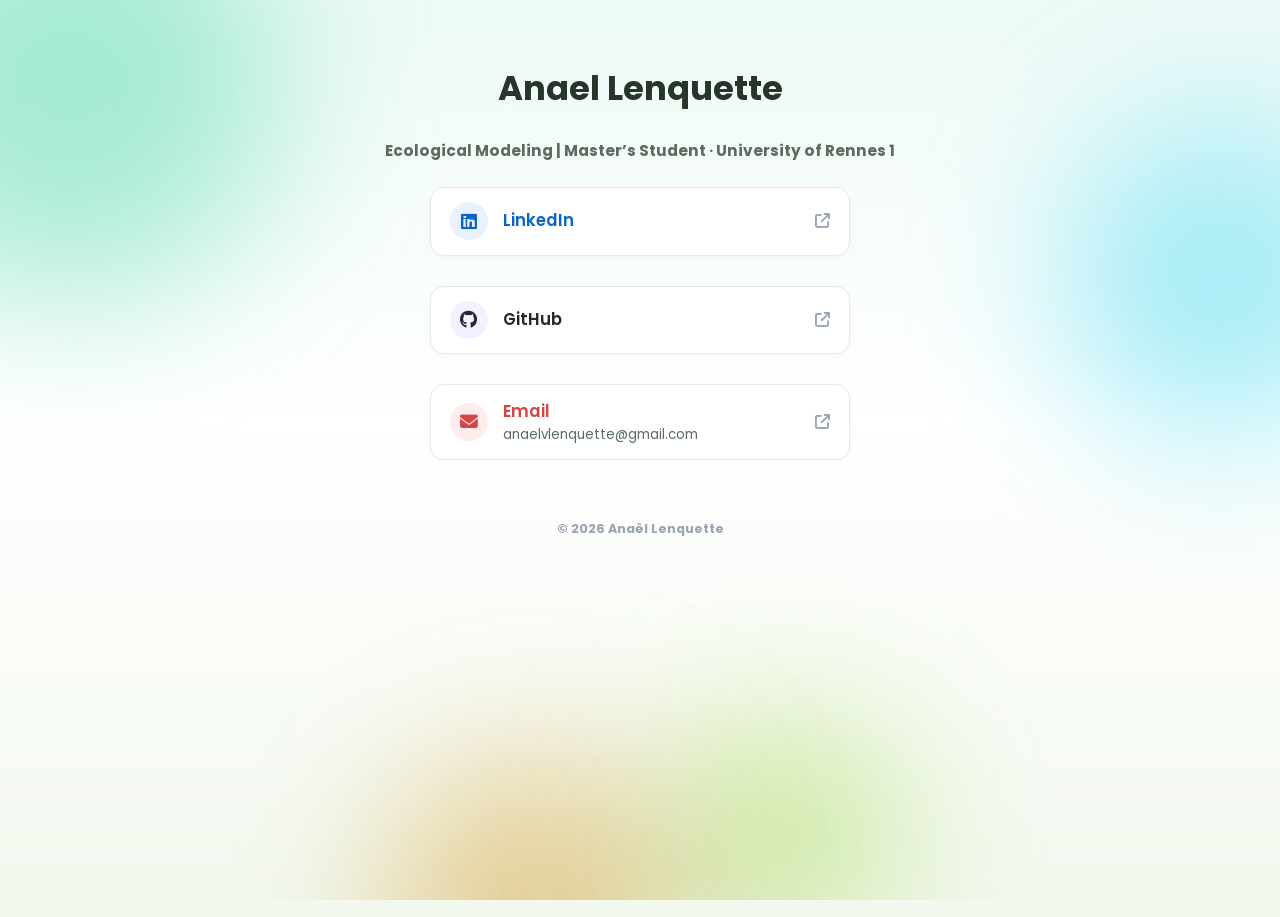
==== index.html @ a86a3a93 "First commit with files" ====
<!DOCTYPE html>
<html xmlns="http://www.w3.org/1999/xhtml" lang="en" xml:lang="en"><head>

<meta charset="utf-8">
<meta name="generator" content="quarto-1.9.38">

<meta name="viewport" content="width=device-width, initial-scale=1.0, user-scalable=yes">


<title>index</title>
<style>
/* Default styles provided by pandoc.
** See https://pandoc.org/MANUAL.html#variables-for-html for config info.
*/
code{white-space: pre-wrap;}
span.smallcaps{font-variant: small-caps;}
div.columns{display: flex; gap: min(4vw, 1.5em);}
div.column{flex: auto; overflow-x: auto;}
div.hanging-indent{margin-left: 1.5em; text-indent: -1.5em;}
ul.task-list{list-style: none;}
ul.task-list li input[type="checkbox"] {
  width: 0.8em;
  margin: 0 0.8em 0.2em -1em; /* quarto-specific, see https://github.com/quarto-dev/quarto-cli/issues/4556 */ 
  vertical-align: middle;
}
</style>


<script src="index_files/libs/clipboard/clipboard.min.js"></script>
<script src="index_files/libs/quarto-html/quarto.js" type="module"></script>
<script src="index_files/libs/quarto-html/tabsets/tabsets.js" type="module"></script>
<script src="index_files/libs/quarto-html/popper.min.js"></script>
<script src="index_files/libs/quarto-html/tippy.umd.min.js"></script>
<script src="index_files/libs/quarto-html/anchor.min.js"></script>
<link href="index_files/libs/quarto-html/tippy.css" rel="stylesheet">
<link href="index_files/libs/quarto-html/quarto-syntax-highlighting-15634bcf2e68342d4ad2dfa704d543f6.css" rel="stylesheet" id="quarto-text-highlighting-styles">
<script src="index_files/libs/bootstrap/bootstrap.min.js"></script>
<link href="index_files/libs/bootstrap/bootstrap-icons.css" rel="stylesheet">
<link href="index_files/libs/bootstrap/bootstrap-efbb37e9afcc02144ebbc7afd12a776f.min.css" rel="stylesheet" append-hash="true" id="quarto-bootstrap" data-mode="light">
<link rel="stylesheet" href="https://cdnjs.cloudflare.com/ajax/libs/font-awesome/6.5.1/css/all.min.css">
<link rel="preconnect" href="https://fonts.googleapis.com">
<link href="https://fonts.googleapis.com/css2?family=Poppins:wght@400;600;700&amp;display=swap" rel="stylesheet">


<link rel="stylesheet" href="styles.css">
</head>

<body class="quarto-light">

<div id="quarto-content" class="page-columns page-rows-contents page-layout-full">

<main class="content column-page" id="quarto-document-content">




<div class="blobs">
<p><span class="blob blob-1"></span> <span class="blob blob-2"></span> <span class="blob blob-3"></span> <span class="blob blob-4"></span></p>
</div>
<div class="hero">
<!-- ![](avatar.jpg){.avatar} -->
<section id="anael-lenquette" class="level1 name">
<h1 class="name">Anael Lenquette</h1>
<p><span class="desc">Ecological Modeling | Master’s Student · University of Rennes 1</span></p>
<div class="links">
<p><a class="link-row row-linkedin" href="https://www.linkedin.com/in/anael-lenquette" target="_blank"> <span class="link-icon"><i class="fab fa-linkedin"></i></span> <span class="link-text"> <span class="link-title">LinkedIn</span> <!-- <span class="link-sub">Conecta conmigo profesionalmente</span> --> </span> <span class="link-arrow"><i class="fas fa-arrow-up-right-from-square"></i></span> </a></p>
<p><a class="link-row row-github" href="https://github.com/anael-virginie" target="_blank"> <span class="link-icon"><i class="fab fa-github"></i></span> <span class="link-text"> <span class="link-title">GitHub</span> <!-- <span class="link-sub">Proyectos y código</span> --> </span> <span class="link-arrow"><i class="fas fa-arrow-up-right-from-square"></i></span> </a></p>
<p><a class="link-row row-email" href="mailto:anaelvlenquette@gmail.com"> <span class="link-icon"><i class="fas fa-envelope"></i></span> <span class="link-text"> <span class="link-title">Email</span> <span class="link-sub">anaelvlenquette@gmail.com</span> </span> <span class="link-arrow"><i class="fas fa-arrow-up-right-from-square"></i></span> </a></p>
</div>
<div class="footer">
<p>© 2026 Anaël Lenquette</p>
</div>
</section>
</div>

</main>
<!-- /main column -->
<script id="quarto-html-after-body" type="application/javascript">
  window.document.addEventListener("DOMContentLoaded", function (event) {
    const icon = "";
    const anchorJS = new window.AnchorJS();
    anchorJS.options = {
      placement: 'right',
      icon: icon
    };
    anchorJS.add('.anchored');
    const isCodeAnnotation = (el) => {
      for (const clz of el.classList) {
        if (clz.startsWith('code-annotation-')) {                     
          return true;
        }
      }
      return false;
    }
    const onCopySuccess = function(e) {
      // button target
      const button = e.trigger;
      // don't keep focus
      button.blur();
      // flash "checked"
      button.classList.add('code-copy-button-checked');
      var currentTitle = button.getAttribute("title");
      button.setAttribute("title", "Copied!");
      let tooltip;
      if (window.bootstrap) {
        button.setAttribute("data-bs-toggle", "tooltip");
        button.setAttribute("data-bs-placement", "left");
        button.setAttribute("data-bs-title", "Copied!");
        tooltip = new bootstrap.Tooltip(button, 
          { trigger: "manual", 
            customClass: "code-copy-button-tooltip",
            offset: [0, -8]});
        tooltip.show();    
      }
      setTimeout(function() {
        if (tooltip) {
          tooltip.hide();
          button.removeAttribute("data-bs-title");
          button.removeAttribute("data-bs-toggle");
          button.removeAttribute("data-bs-placement");
        }
        button.setAttribute("title", currentTitle);
        button.classList.remove('code-copy-button-checked');
      }, 1000);
      // clear code selection
      e.clearSelection();
    }
    const getTextToCopy = function(trigger) {
      const outerScaffold = trigger.parentElement.cloneNode(true);
      const codeEl = outerScaffold.querySelector('code');
      for (const childEl of codeEl.children) {
        if (isCodeAnnotation(childEl)) {
          childEl.remove();
        }
      }
      return codeEl.innerText;
    }
    const clipboard = new window.ClipboardJS('.code-copy-button:not([data-in-quarto-modal])', {
      text: getTextToCopy
    });
    clipboard.on('success', onCopySuccess);
    if (window.document.getElementById('quarto-embedded-source-code-modal')) {
      const clipboardModal = new window.ClipboardJS('.code-copy-button[data-in-quarto-modal]', {
        text: getTextToCopy,
        container: window.document.getElementById('quarto-embedded-source-code-modal')
      });
      clipboardModal.on('success', onCopySuccess);
    }
      var localhostRegex = new RegExp(/^(?:http|https):\/\/localhost\:?[0-9]*\//);
      var mailtoRegex = new RegExp(/^mailto:/);
        var filterRegex = new RegExp('/' + window.location.host + '/');
      var isInternal = (href) => {
          return filterRegex.test(href) || localhostRegex.test(href) || mailtoRegex.test(href);
      }
      // Inspect non-navigation links and adorn them if external
     var links = window.document.querySelectorAll('a[href]:not(.nav-link):not(.navbar-brand):not(.toc-action):not(.sidebar-link):not(.sidebar-item-toggle):not(.pagination-link):not(.no-external):not([aria-hidden]):not(.dropdown-item):not(.quarto-navigation-tool):not(.about-link)');
      for (var i=0; i<links.length; i++) {
        const link = links[i];
        if (!isInternal(link.href)) {
          // undo the damage that might have been done by quarto-nav.js in the case of
          // links that we want to consider external
          if (link.dataset.originalHref !== undefined) {
            link.href = link.dataset.originalHref;
          }
        }
      }
    function tippyHover(el, contentFn, onTriggerFn, onUntriggerFn) {
      const config = {
        allowHTML: true,
        maxWidth: 500,
        delay: 100,
        arrow: false,
        appendTo: function(el) {
            return el.parentElement;
        },
        interactive: true,
        interactiveBorder: 10,
        theme: 'quarto',
        placement: 'bottom-start',
      };
      if (contentFn) {
        config.content = contentFn;
      }
      if (onTriggerFn) {
        config.onTrigger = onTriggerFn;
      }
      if (onUntriggerFn) {
        config.onUntrigger = onUntriggerFn;
      }
      window.tippy(el, config); 
    }
    const noterefs = window.document.querySelectorAll('a[role="doc-noteref"]');
    for (var i=0; i<noterefs.length; i++) {
      const ref = noterefs[i];
      tippyHover(ref, function() {
        // use id or data attribute instead here
        let href = ref.getAttribute('data-footnote-href') || ref.getAttribute('href');
        try { href = new URL(href).hash; } catch {}
        const id = href.replace(/^#\/?/, "");
        const note = window.document.getElementById(id);
        if (note) {
          return note.innerHTML;
        } else {
          return "";
        }
      });
    }
    const xrefs = window.document.querySelectorAll('a.quarto-xref');
    const processXRef = (id, note) => {
      // Strip column container classes
      const stripColumnClz = (el) => {
        el.classList.remove("page-full", "page-columns");
        if (el.children) {
          for (const child of el.children) {
            stripColumnClz(child);
          }
        }
      }
      stripColumnClz(note)
      if (id === null || id.startsWith('sec-')) {
        // Special case sections, only their first couple elements
        const container = document.createElement("div");
        if (note.children && note.children.length > 2) {
          container.appendChild(note.children[0].cloneNode(true));
          for (let i = 1; i < note.children.length; i++) {
            const child = note.children[i];
            if (child.tagName === "P" && child.innerText === "") {
              continue;
            } else {
              container.appendChild(child.cloneNode(true));
              break;
            }
          }
          if (window.Quarto?.typesetMath) {
            window.Quarto.typesetMath(container);
          }
          return container.innerHTML
        } else {
          if (window.Quarto?.typesetMath) {
            window.Quarto.typesetMath(note);
          }
          return note.innerHTML;
        }
      } else {
        // Remove any anchor links if they are present
        const anchorLink = note.querySelector('a.anchorjs-link');
        if (anchorLink) {
          anchorLink.remove();
        }
        if (window.Quarto?.typesetMath) {
          window.Quarto.typesetMath(note);
        }
        if (note.classList.contains("callout")) {
          return note.outerHTML;
        } else {
          return note.innerHTML;
        }
      }
    }
    for (var i=0; i<xrefs.length; i++) {
      const xref = xrefs[i];
      tippyHover(xref, undefined, function(instance) {
        instance.disable();
        let url = xref.getAttribute('href');
        let hash = undefined; 
        if (url.startsWith('#')) {
          hash = url;
        } else {
          try { hash = new URL(url).hash; } catch {}
        }
        if (hash) {
          const id = hash.replace(/^#\/?/, "");
          const note = window.document.getElementById(id);
          if (note !== null) {
            try {
              const html = processXRef(id, note.cloneNode(true));
              instance.setContent(html);
            } finally {
              instance.enable();
              instance.show();
            }
          } else {
            // See if we can fetch this
            fetch(url.split('#')[0])
            .then(res => res.text())
            .then(html => {
              const parser = new DOMParser();
              const htmlDoc = parser.parseFromString(html, "text/html");
              const note = htmlDoc.getElementById(id);
              if (note !== null) {
                const html = processXRef(id, note);
                instance.setContent(html);
              } 
            }).finally(() => {
              instance.enable();
              instance.show();
            });
          }
        } else {
          // See if we can fetch a full url (with no hash to target)
          // This is a special case and we should probably do some content thinning / targeting
          fetch(url)
          .then(res => res.text())
          .then(html => {
            const parser = new DOMParser();
            const htmlDoc = parser.parseFromString(html, "text/html");
            const note = htmlDoc.querySelector('main.content');
            if (note !== null) {
              // This should only happen for chapter cross references
              // (since there is no id in the URL)
              // remove the first header
              if (note.children.length > 0 && note.children[0].tagName === "HEADER") {
                note.children[0].remove();
              }
              const html = processXRef(null, note);
              instance.setContent(html);
            } 
          }).finally(() => {
            instance.enable();
            instance.show();
          });
        }
      }, function(instance) {
      });
    }
        let selectedAnnoteEl;
        const selectorForAnnotation = ( cell, annotation) => {
          let cellAttr = 'data-code-cell="' + cell + '"';
          let lineAttr = 'data-code-annotation="' +  annotation + '"';
          const selector = 'span[' + cellAttr + '][' + lineAttr + ']';
          return selector;
        }
        const selectCodeLines = (annoteEl) => {
          const doc = window.document;
          const targetCell = annoteEl.getAttribute("data-target-cell");
          const targetAnnotation = annoteEl.getAttribute("data-target-annotation");
          const annoteSpan = window.document.querySelector(selectorForAnnotation(targetCell, targetAnnotation));
          const lines = annoteSpan.getAttribute("data-code-lines").split(",");
          const lineIds = lines.map((line) => {
            return targetCell + "-" + line;
          })
          let top = null;
          let height = null;
          let parent = null;
          if (lineIds.length > 0) {
              //compute the position of the single el (top and bottom and make a div)
              const el = window.document.getElementById(lineIds[0]);
              top = el.offsetTop;
              height = el.offsetHeight;
              parent = el.parentElement.parentElement;
            if (lineIds.length > 1) {
              const lastEl = window.document.getElementById(lineIds[lineIds.length - 1]);
              const bottom = lastEl.offsetTop + lastEl.offsetHeight;
              height = bottom - top;
            }
            if (top !== null && height !== null && parent !== null) {
              // cook up a div (if necessary) and position it 
              let div = window.document.getElementById("code-annotation-line-highlight");
              if (div === null) {
                div = window.document.createElement("div");
                div.setAttribute("id", "code-annotation-line-highlight");
                div.style.position = 'absolute';
                parent.appendChild(div);
              }
              div.style.top = top - 2 + "px";
              div.style.height = height + 4 + "px";
              div.style.left = 0;
              let gutterDiv = window.document.getElementById("code-annotation-line-highlight-gutter");
              if (gutterDiv === null) {
                gutterDiv = window.document.createElement("div");
                gutterDiv.setAttribute("id", "code-annotation-line-highlight-gutter");
                gutterDiv.style.position = 'absolute';
                const codeCell = window.document.getElementById(targetCell);
                const gutter = codeCell.querySelector('.code-annotation-gutter');
                gutter.appendChild(gutterDiv);
              }
              gutterDiv.style.top = top - 2 + "px";
              gutterDiv.style.height = height + 4 + "px";
            }
            selectedAnnoteEl = annoteEl;
          }
        };
        const unselectCodeLines = () => {
          const elementsIds = ["code-annotation-line-highlight", "code-annotation-line-highlight-gutter"];
          elementsIds.forEach((elId) => {
            const div = window.document.getElementById(elId);
            if (div) {
              div.remove();
            }
          });
          selectedAnnoteEl = undefined;
        };
          // Handle positioning of the toggle
      window.addEventListener(
        "resize",
        throttle(() => {
          elRect = undefined;
          if (selectedAnnoteEl) {
            selectCodeLines(selectedAnnoteEl);
          }
        }, 10)
      );
      function throttle(fn, ms) {
      let throttle = false;
      let timer;
        return (...args) => {
          if(!throttle) { // first call gets through
              fn.apply(this, args);
              throttle = true;
          } else { // all the others get throttled
              if(timer) clearTimeout(timer); // cancel #2
              timer = setTimeout(() => {
                fn.apply(this, args);
                timer = throttle = false;
              }, ms);
          }
        };
      }
        // Attach click handler to the DT
        const annoteDls = window.document.querySelectorAll('dt[data-target-cell]');
        for (const annoteDlNode of annoteDls) {
          annoteDlNode.addEventListener('click', (event) => {
            const clickedEl = event.target;
            if (clickedEl !== selectedAnnoteEl) {
              unselectCodeLines();
              const activeEl = window.document.querySelector('dt[data-target-cell].code-annotation-active');
              if (activeEl) {
                activeEl.classList.remove('code-annotation-active');
              }
              selectCodeLines(clickedEl);
              clickedEl.classList.add('code-annotation-active');
            } else {
              // Unselect the line
              unselectCodeLines();
              clickedEl.classList.remove('code-annotation-active');
            }
          });
        }
    const findCites = (el) => {
      const parentEl = el.parentElement;
      if (parentEl) {
        const cites = parentEl.dataset.cites;
        if (cites) {
          return {
            el,
            cites: cites.split(' ')
          };
        } else {
          return findCites(el.parentElement)
        }
      } else {
        return undefined;
      }
    };
    var bibliorefs = window.document.querySelectorAll('a[role="doc-biblioref"]');
    for (var i=0; i<bibliorefs.length; i++) {
      const ref = bibliorefs[i];
      const citeInfo = findCites(ref);
      if (citeInfo) {
        tippyHover(citeInfo.el, function() {
          var popup = window.document.createElement('div');
          citeInfo.cites.forEach(function(cite) {
            var citeDiv = window.document.createElement('div');
            citeDiv.classList.add('hanging-indent');
            citeDiv.classList.add('csl-entry');
            var biblioDiv = window.document.getElementById('ref-' + cite);
            if (biblioDiv) {
              citeDiv.innerHTML = biblioDiv.innerHTML;
            }
            popup.appendChild(citeDiv);
          });
          return popup.innerHTML;
        });
      }
    }
  });
  </script>
</div> <!-- /content -->




</body></html>
---- index_files/libs/quarto-html/tippy.css ----
.tippy-box[data-animation=fade][data-state=hidden]{opacity:0}[data-tippy-root]{max-width:calc(100vw - 10px)}.tippy-box{position:relative;background-color:#333;color:#fff;border-radius:4px;font-size:14px;line-height:1.4;white-space:normal;outline:0;transition-property:transform,visibility,opacity}.tippy-box[data-placement^=top]>.tippy-arrow{bottom:0}.tippy-box[data-placement^=top]>.tippy-arrow:before{bottom:-7px;left:0;border-width:8px 8px 0;border-top-color:initial;transform-origin:center top}.tippy-box[data-placement^=bottom]>.tippy-arrow{top:0}.tippy-box[data-placement^=bottom]>.tippy-arrow:before{top:-7px;left:0;border-width:0 8px 8px;border-bottom-color:initial;transform-origin:center bottom}.tippy-box[data-placement^=left]>.tippy-arrow{right:0}.tippy-box[data-placement^=left]>.tippy-arrow:before{border-width:8px 0 8px 8px;border-left-color:initial;right:-7px;transform-origin:center left}.tippy-box[data-placement^=right]>.tippy-arrow{left:0}.tippy-box[data-placement^=right]>.tippy-arrow:before{left:-7px;border-width:8px 8px 8px 0;border-right-color:initial;transform-origin:center right}.tippy-box[data-inertia][data-state=visible]{transition-timing-function:cubic-bezier(.54,1.5,.38,1.11)}.tippy-arrow{width:16px;height:16px;color:#333}.tippy-arrow:before{content:"";position:absolute;border-color:transparent;border-style:solid}.tippy-content{position:relative;padding:5px 9px;z-index:1}
---- index_files/libs/quarto-html/quarto-syntax-highlighting-15634bcf2e68342d4ad2dfa704d543f6.css ----
/* quarto syntax highlight colors */
:root {
  --quarto-hl-ot-color: #003B4F;
  --quarto-hl-at-color: #657422;
  --quarto-hl-ss-color: #20794D;
  --quarto-hl-an-color: #5E5E5E;
  --quarto-hl-fu-color: #4758AB;
  --quarto-hl-st-color: #20794D;
  --quarto-hl-cf-color: #003B4F;
  --quarto-hl-op-color: #5E5E5E;
  --quarto-hl-er-color: #AD0000;
  --quarto-hl-bn-color: #AD0000;
  --quarto-hl-al-color: #AD0000;
  --quarto-hl-va-color: #111111;
  --quarto-hl-bu-color: inherit;
  --quarto-hl-ex-color: inherit;
  --quarto-hl-pp-color: #AD0000;
  --quarto-hl-in-color: #5E5E5E;
  --quarto-hl-vs-color: #20794D;
  --quarto-hl-wa-color: #5E5E5E;
  --quarto-hl-do-color: #5E5E5E;
  --quarto-hl-im-color: #00769E;
  --quarto-hl-ch-color: #20794D;
  --quarto-hl-dt-color: #AD0000;
  --quarto-hl-fl-color: #AD0000;
  --quarto-hl-co-color: #5E5E5E;
  --quarto-hl-cv-color: #5E5E5E;
  --quarto-hl-cn-color: #8f5902;
  --quarto-hl-sc-color: #5E5E5E;
  --quarto-hl-dv-color: #AD0000;
  --quarto-hl-kw-color: #003B4F;
}

/* other quarto variables */
:root {
  --quarto-font-monospace: SFMono-Regular, Menlo, Monaco, Consolas, "Liberation Mono", "Courier New", monospace;
}

/* syntax highlight based on Pandoc's rules */
pre > code.sourceCode > span {
  color: #003B4F;
}

code.sourceCode > span {
  color: #003B4F;
}

div.sourceCode,
div.sourceCode pre.sourceCode {
  color: #003B4F;
}

/* Normal */
code span {
  color: #003B4F;
}

/* Alert */
code span.al {
  color: #AD0000;
  font-style: inherit;
}

/* Annotation */
code span.an {
  color: #5E5E5E;
  font-style: inherit;
}

/* Attribute */
code span.at {
  color: #657422;
  font-style: inherit;
}

/* BaseN */
code span.bn {
  color: #AD0000;
  font-style: inherit;
}

/* BuiltIn */
code span.bu {
  font-style: inherit;
}

/* ControlFlow */
code span.cf {
  color: #003B4F;
  font-weight: bold;
  font-style: inherit;
}

/* Char */
code span.ch {
  color: #20794D;
  font-style: inherit;
}

/* Constant */
code span.cn {
  color: #8f5902;
  font-style: inherit;
}

/* Comment */
code span.co {
  color: #5E5E5E;
  font-style: inherit;
}

/* CommentVar */
code span.cv {
  color: #5E5E5E;
  font-style: italic;
}

/* Documentation */
code span.do {
  color: #5E5E5E;
  font-style: italic;
}

/* DataType */
code span.dt {
  color: #AD0000;
  font-style: inherit;
}

/* DecVal */
code span.dv {
  color: #AD0000;
  font-style: inherit;
}

/* Error */
code span.er {
  color: #AD0000;
  font-style: inherit;
}

/* Extension */
code span.ex {
  font-style: inherit;
}

/* Float */
code span.fl {
  color: #AD0000;
  font-style: inherit;
}

/* Function */
code span.fu {
  color: #4758AB;
  font-style: inherit;
}

/* Import */
code span.im {
  color: #00769E;
  font-style: inherit;
}

/* Information */
code span.in {
  color: #5E5E5E;
  font-style: inherit;
}

/* Keyword */
code span.kw {
  color: #003B4F;
  font-weight: bold;
  font-style: inherit;
}

/* Operator */
code span.op {
  color: #5E5E5E;
  font-style: inherit;
}

/* Other */
code span.ot {
  color: #003B4F;
  font-style: inherit;
}

/* Preprocessor */
code span.pp {
  color: #AD0000;
  font-style: inherit;
}

/* SpecialChar */
code span.sc {
  color: #5E5E5E;
  font-style: inherit;
}

/* SpecialString */
code span.ss {
  color: #20794D;
  font-style: inherit;
}

/* String */
code span.st {
  color: #20794D;
  font-style: inherit;
}

/* Variable */
code span.va {
  color: #111111;
  font-style: inherit;
}

/* VerbatimString */
code span.vs {
  color: #20794D;
  font-style: inherit;
}

/* Warning */
code span.wa {
  color: #5E5E5E;
  font-style: italic;
}

.prevent-inlining {
  content: "</";
}

/*# sourceMappingURL=f23921c56f73e400b49028c9186a1aa0.css.map */
---- styles.css ----
/* ============================================================
   Fondo animado (manchas de color difuminadas)
   ============================================================ */

:root {
  --text-dark: #26362b;
  --text-muted: #5b6b5e;
  --ring: #a8c9a4;
}

* {
  box-sizing: border-box;
}

html, body {
  margin: 0;
  padding: 0;
  min-height: 100%;
  font-family: "Poppins", system-ui, sans-serif;
  background: linear-gradient(to top, #f2f8ee, #ffffff 55%, #eefaf7);
}

.quarto-container,
main.content {
  padding: 0 !important;
  max-width: none !important;
}

/* ---- Fondo animado ---- */
.blobs {
  position: fixed;
  inset: 0;
  width: 100%;
  height: 100%;
  overflow: hidden;
  z-index: -1;
  pointer-events: none;
}

.blob {
  position: absolute;
  border-radius: 50%;
  opacity: 0.4;
  filter: blur(80px);
  mix-blend-mode: multiply;
}

.blob-1 {
  width: 420px; height: 420px; left: -140px; top: -120px;
  background: #34d399; /* verde bosque */
  animation: drift-1 18s ease-in-out infinite;
}
.blob-2 {
  width: 320px; height: 320px; right: -100px; top: 120px;
  background: #22d3ee; /* agua / acuático */
  animation: drift-2 22s ease-in-out infinite;
  animation-delay: 2s;
}
.blob-3 {
  width: 300px; height: 300px; left: 30vw; bottom: -160px;
  background: #ca8a04; /* tierra / musgo dorado */
  animation: drift-3 26s ease-in-out infinite;
  animation-delay: 4s;
}
.blob-4 {
  width: 220px; height: 220px; right: 30vw; bottom: -40px;
  background: #84cc16; /* verde lima / hoja */
  animation: drift-4 20s ease-in-out infinite;
  animation-delay: 6s;
}

@keyframes drift-1 {
  0%   { transform: translate(0, 0) scale(1); }
  33%  { transform: translate(120px, 80px) scale(1.15); }
  66%  { transform: translate(-40px, 160px) scale(0.9); }
  100% { transform: translate(0, 0) scale(1); }
}

@keyframes drift-2 {
  0%   { transform: translate(0, 0) scale(1); }
  33%  { transform: translate(-140px, 100px) scale(0.85); }
  66%  { transform: translate(-60px, -80px) scale(1.1); }
  100% { transform: translate(0, 0) scale(1); }
}

@keyframes drift-3 {
  0%   { transform: translate(0, 0) scale(1); }
  33%  { transform: translate(100px, -100px) scale(1.2); }
  66%  { transform: translate(160px, 20px) scale(0.9); }
  100% { transform: translate(0, 0) scale(1); }
}

@keyframes drift-4 {
  0%   { transform: translate(0, 0) scale(1); }
  33%  { transform: translate(-100px, -60px) scale(1.1); }
  66%  { transform: translate(80px, -140px) scale(0.85); }
  100% { transform: translate(0, 0) scale(1); }
}

/* ---- Contenido ---- */
.hero {
  min-height: 100vh;
  width: 100%;
  display: flex;
  flex-direction: column;
  align-items: center;
  padding: 3rem 1.5rem 2rem;
}

.avatar {
  width: 140px;
  height: 140px;
  border-radius: 50%;
  object-fit: cover;
  border: 4px solid var(--ring);
  box-shadow: 0 8px 20px rgba(0, 0, 0, 0.12);
  margin-bottom: 1.5rem;
}

.name {
  color: var(--text-dark);
  font-size: 2rem;
  font-weight: 700;
  margin: 0 0 0.6rem 0;
  text-align: center;
}

.desc {
  color: var(--text-muted);
  font-size: 0.9rem;
  max-width: 420px;
  margin: 0 auto 1.25rem;
  line-height: 1.5;
  text-align: center;
}

/* ---- Filas de enlaces ---- */
.links {
  width: 100%;
  max-width: 420px;
  display: flex;
  flex-direction: column;
  gap: 0.75rem;
}

.link-row {
  display: flex;
  align-items: center;
  gap: 0.9rem;
  background: #ffffff;
  border: 1px solid #e4e7eb;
  border-radius: 14px;
  padding: 0.85rem 1.1rem;
  text-decoration: none;
  box-shadow: 0 2px 8px rgba(0, 0, 0, 0.04);
  transition: transform 0.15s ease, box-shadow 0.15s ease;
}

.link-row:hover {
  transform: translateY(-2px);
  box-shadow: 0 6px 16px rgba(0, 0, 0, 0.08);
}

.link-icon {
  flex: 0 0 auto;
  width: 38px;
  height: 38px;
  border-radius: 50%;
  display: flex;
  align-items: center;
  justify-content: center;
  font-size: 1.05rem;
  background: #f0f4f8;
  color: var(--text-dark);
}

.link-text {
  flex: 1 1 auto;
  display: flex;
  flex-direction: column;
  text-align: left;
}

.link-title {
  font-weight: 600;
  font-size: 0.98rem;
}

.link-sub {
  font-size: 0.78rem;
  color: var(--text-muted);
}

.link-arrow {
  flex: 0 0 auto;
  font-size: 0.9rem;
  color: #9aa5b1;
  transition: color 0.15s ease, transform 0.15s ease;
}

.link-row:hover .link-arrow {
  color: #52606d;
  transform: translate(2px, -2px);
}

/* Acentos de color por red, al estilo del ejemplo */
.row-linkedin .link-icon { background: #e8f1fd; color: #0a66c2; }
.row-linkedin .link-title { color: #0a66c2; }

.row-github .link-icon { background: #f3f0ff; color: #24292f; }
.row-github .link-title { color: #24292f; }

.row-email .link-icon { background: #fdecec; color: #d64545; }
.row-email .link-title { color: #d64545; }

.footer {
  color: #9aa5b1;
  font-size: 0.75rem;
  margin-top: 2.5rem;
}

/* Asegura que TODO el árbol de contenedores de Quarto ocupe el ancho completo */
body,
#quarto-content,
main.content,
.quarto-container {
  width: 100% !important;
  display: block;
}

.hero {
  width: 100%;
  margin: 0 auto;
  box-sizing: border-box;
}

.links {
  margin: 0 auto;
}
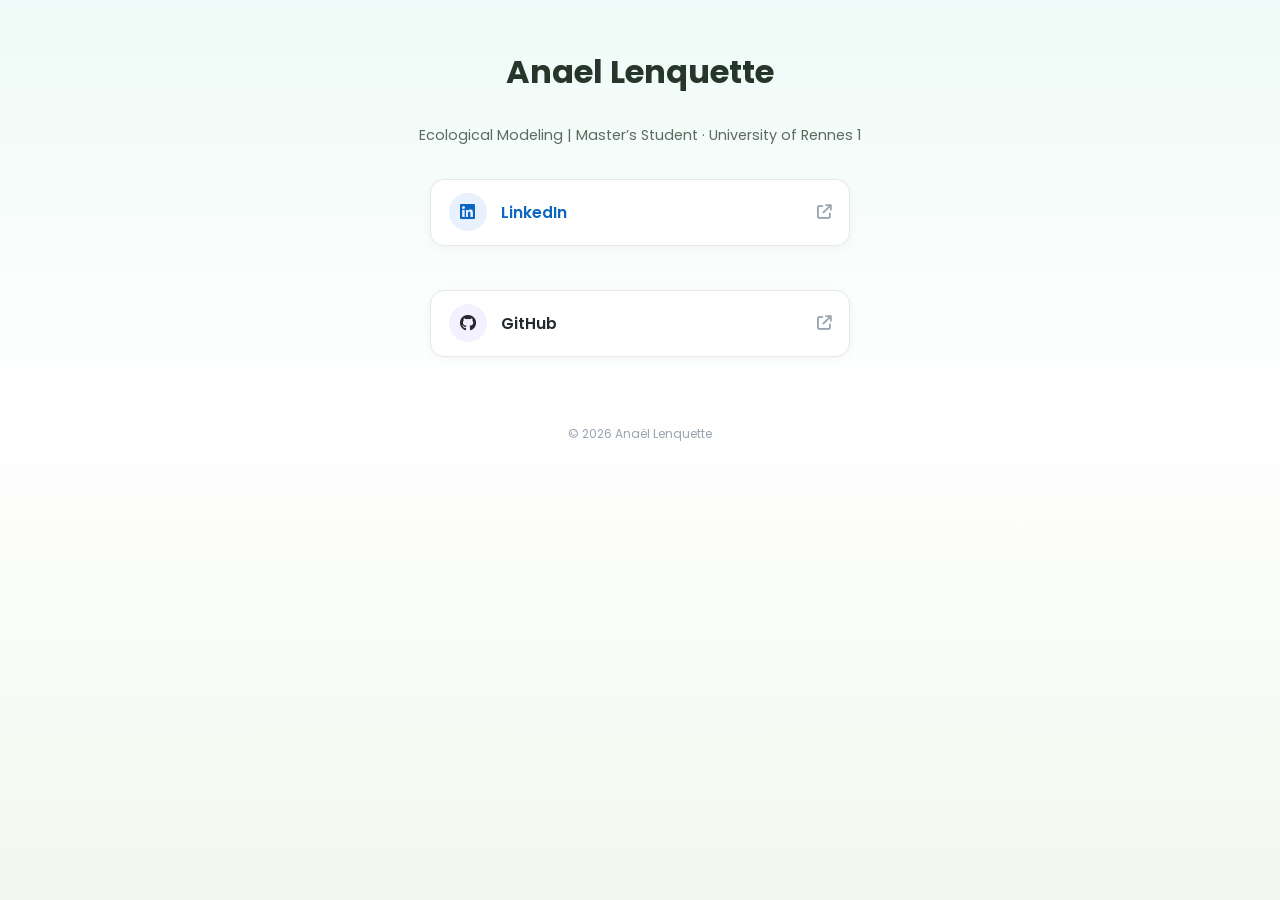
==== commit 33bb5628: "Modified html" ====
--- a/index.html
+++ b/index.html
@@ -2,20 +2,23 @@
 <html xmlns="http://www.w3.org/1999/xhtml" lang="en" xml:lang="en"><head>
 
 <meta charset="utf-8">
-<meta name="generator" content="quarto-1.9.38">
+<meta name="generator" content="quarto-1.10.18">
 
 <meta name="viewport" content="width=device-width, initial-scale=1.0, user-scalable=yes">
 
 
-<title>index</title>
+<title>Anaël Lenquette</title>
 <style>
 /* Default styles provided by pandoc.
 ** See https://pandoc.org/MANUAL.html#variables-for-html for config info.
 */
-code{white-space: pre-wrap;}
 span.smallcaps{font-variant: small-caps;}
-div.columns{display: flex; gap: min(4vw, 1.5em);}
-div.column{flex: auto; overflow-x: auto;}
+div.columns{display: flex; gap: 1.5em;}
+div.column{flex: auto;}
+@media screen {
+div.columns{gap: min(4vw, 1.5em);}
+div.column{overflow-x: auto;}
+}
 div.hanging-indent{margin-left: 1.5em; text-indent: -1.5em;}
 ul.task-list{list-style: none;}
 ul.task-list li input[type="checkbox"] {
@@ -23,33 +26,32 @@
   margin: 0 0.8em 0.2em -1em; /* quarto-specific, see https://github.com/quarto-dev/quarto-cli/issues/4556 */ 
   vertical-align: middle;
 }
+.display.math{display: block; text-align: center; margin: 0.5rem auto;}
 </style>
 
 
-<script src="index_files/libs/clipboard/clipboard.min.js"></script>
-<script src="index_files/libs/quarto-html/quarto.js" type="module"></script>
-<script src="index_files/libs/quarto-html/tabsets/tabsets.js" type="module"></script>
-<script src="index_files/libs/quarto-html/popper.min.js"></script>
-<script src="index_files/libs/quarto-html/tippy.umd.min.js"></script>
-<script src="index_files/libs/quarto-html/anchor.min.js"></script>
-<link href="index_files/libs/quarto-html/tippy.css" rel="stylesheet">
-<link href="index_files/libs/quarto-html/quarto-syntax-highlighting-15634bcf2e68342d4ad2dfa704d543f6.css" rel="stylesheet" id="quarto-text-highlighting-styles">
-<script src="index_files/libs/bootstrap/bootstrap.min.js"></script>
-<link href="index_files/libs/bootstrap/bootstrap-icons.css" rel="stylesheet">
-<link href="index_files/libs/bootstrap/bootstrap-efbb37e9afcc02144ebbc7afd12a776f.min.css" rel="stylesheet" append-hash="true" id="quarto-bootstrap" data-mode="light">
+<script src="site_libs/clipboard/clipboard.min.js"></script>
+<script src="site_libs/quarto-html/tabby.min.js"></script>
+<script src="site_libs/quarto-html/popper.min.js"></script>
+<script src="site_libs/quarto-html/tippy.umd.min.js"></script>
+<script src="site_libs/quarto-html/anchor.min.js"></script>
+<link href="site_libs/quarto-html/tippy.css" rel="stylesheet">
+<link href="site_libs/quarto-html/light-border.css" rel="stylesheet">
+<link href="site_libs/quarto-html/quarto-html-640605f58ae58ee79329c070719e555b.min.css" rel="stylesheet" append-hash="true" data-mode="light">
+<link href="site_libs/quarto-html/quarto-syntax-highlighting-64a204ab8560d761af7679ceaba22944.css" rel="stylesheet" id="quarto-text-highlighting-styles">
 <link rel="stylesheet" href="https://cdnjs.cloudflare.com/ajax/libs/font-awesome/6.5.1/css/all.min.css">
+
 <link rel="preconnect" href="https://fonts.googleapis.com">
+
 <link href="https://fonts.googleapis.com/css2?family=Poppins:wght@400;600;700&amp;display=swap" rel="stylesheet">
+
 
 
 <link rel="stylesheet" href="styles.css">
 </head>
 
-<body class="quarto-light">
-
-<div id="quarto-content" class="page-columns page-rows-contents page-layout-full">
-
-<main class="content column-page" id="quarto-document-content">
+<body>
+
 
 
 
@@ -59,24 +61,24 @@
 </div>
 <div class="hero">
 <!-- ![](avatar.jpg){.avatar} -->
-<section id="anael-lenquette" class="level1 name">
-<h1 class="name">Anael Lenquette</h1>
+<h1 class="name" id="anael-lenquette">Anael Lenquette</h1>
 <p><span class="desc">Ecological Modeling | Master’s Student · University of Rennes 1</span></p>
 <div class="links">
 <p><a class="link-row row-linkedin" href="https://www.linkedin.com/in/anael-lenquette" target="_blank"> <span class="link-icon"><i class="fab fa-linkedin"></i></span> <span class="link-text"> <span class="link-title">LinkedIn</span> <!-- <span class="link-sub">Conecta conmigo profesionalmente</span> --> </span> <span class="link-arrow"><i class="fas fa-arrow-up-right-from-square"></i></span> </a></p>
 <p><a class="link-row row-github" href="https://github.com/anael-virginie" target="_blank"> <span class="link-icon"><i class="fab fa-github"></i></span> <span class="link-text"> <span class="link-title">GitHub</span> <!-- <span class="link-sub">Proyectos y código</span> --> </span> <span class="link-arrow"><i class="fas fa-arrow-up-right-from-square"></i></span> </a></p>
-<p><a class="link-row row-email" href="mailto:anaelvlenquette@gmail.com"> <span class="link-icon"><i class="fas fa-envelope"></i></span> <span class="link-text"> <span class="link-title">Email</span> <span class="link-sub">anaelvlenquette@gmail.com</span> </span> <span class="link-arrow"><i class="fas fa-arrow-up-right-from-square"></i></span> </a></p>
 </div>
 <div class="footer">
 <p>© 2026 Anaël Lenquette</p>
 </div>
-</section>
 </div>
 
-</main>
-<!-- /main column -->
+
 <script id="quarto-html-after-body" type="application/javascript">
   window.document.addEventListener("DOMContentLoaded", function (event) {
+    const tabsets =  window.document.querySelectorAll(".panel-tabset-tabby")
+    tabsets.forEach(function(tabset) {
+      const tabby = new Tabby('#' + tabset.id);
+    });
     const icon = "";
     const anchorJS = new window.AnchorJS();
     anchorJS.options = {
@@ -175,7 +177,7 @@
         },
         interactive: true,
         interactiveBorder: 10,
-        theme: 'quarto',
+        theme: 'light-border',
         placement: 'bottom-start',
       };
       if (contentFn) {
@@ -475,7 +477,6 @@
     }
   });
   </script>
-</div> <!-- /content -->
 
 
 
--- a/site_libs/quarto-html/tippy.css
+++ b/site_libs/quarto-html/tippy.css
@@ -0,0 +1 @@
+.tippy-box[data-animation=fade][data-state=hidden]{opacity:0}[data-tippy-root]{max-width:calc(100vw - 10px)}.tippy-box{position:relative;background-color:#333;color:#fff;border-radius:4px;font-size:14px;line-height:1.4;white-space:normal;outline:0;transition-property:transform,visibility,opacity}.tippy-box[data-placement^=top]>.tippy-arrow{bottom:0}.tippy-box[data-placement^=top]>.tippy-arrow:before{bottom:-7px;left:0;border-width:8px 8px 0;border-top-color:initial;transform-origin:center top}.tippy-box[data-placement^=bottom]>.tippy-arrow{top:0}.tippy-box[data-placement^=bottom]>.tippy-arrow:before{top:-7px;left:0;border-width:0 8px 8px;border-bottom-color:initial;transform-origin:center bottom}.tippy-box[data-placement^=left]>.tippy-arrow{right:0}.tippy-box[data-placement^=left]>.tippy-arrow:before{border-width:8px 0 8px 8px;border-left-color:initial;right:-7px;transform-origin:center left}.tippy-box[data-placement^=right]>.tippy-arrow{left:0}.tippy-box[data-placement^=right]>.tippy-arrow:before{left:-7px;border-width:8px 8px 8px 0;border-right-color:initial;transform-origin:center right}.tippy-box[data-inertia][data-state=visible]{transition-timing-function:cubic-bezier(.54,1.5,.38,1.11)}.tippy-arrow{width:16px;height:16px;color:#333}.tippy-arrow:before{content:"";position:absolute;border-color:transparent;border-style:solid}.tippy-content{position:relative;padding:5px 9px;z-index:1}
--- a/site_libs/quarto-html/light-border.css
+++ b/site_libs/quarto-html/light-border.css
@@ -0,0 +1 @@
+.tippy-box[data-theme~=light-border]{background-color:#fff;background-clip:padding-box;border:1px solid rgba(0,8,16,.15);color:#333;box-shadow:0 4px 14px -2px rgba(0,8,16,.08)}.tippy-box[data-theme~=light-border]>.tippy-backdrop{background-color:#fff}.tippy-box[data-theme~=light-border]>.tippy-arrow:after,.tippy-box[data-theme~=light-border]>.tippy-svg-arrow:after{content:"";position:absolute;z-index:-1}.tippy-box[data-theme~=light-border]>.tippy-arrow:after{border-color:transparent;border-style:solid}.tippy-box[data-theme~=light-border][data-placement^=top]>.tippy-arrow:before{border-top-color:#fff}.tippy-box[data-theme~=light-border][data-placement^=top]>.tippy-arrow:after{border-top-color:rgba(0,8,16,.2);border-width:7px 7px 0;top:17px;left:1px}.tippy-box[data-theme~=light-border][data-placement^=top]>.tippy-svg-arrow>svg{top:16px}.tippy-box[data-theme~=light-border][data-placement^=top]>.tippy-svg-arrow:after{top:17px}.tippy-box[data-theme~=light-border][data-placement^=bottom]>.tippy-arrow:before{border-bottom-color:#fff;bottom:16px}.tippy-box[data-theme~=light-border][data-placement^=bottom]>.tippy-arrow:after{border-bottom-color:rgba(0,8,16,.2);border-width:0 7px 7px;bottom:17px;left:1px}.tippy-box[data-theme~=light-border][data-placement^=bottom]>.tippy-svg-arrow>svg{bottom:16px}.tippy-box[data-theme~=light-border][data-placement^=bottom]>.tippy-svg-arrow:after{bottom:17px}.tippy-box[data-theme~=light-border][data-placement^=left]>.tippy-arrow:before{border-left-color:#fff}.tippy-box[data-theme~=light-border][data-placement^=left]>.tippy-arrow:after{border-left-color:rgba(0,8,16,.2);border-width:7px 0 7px 7px;left:17px;top:1px}.tippy-box[data-theme~=light-border][data-placement^=left]>.tippy-svg-arrow>svg{left:11px}.tippy-box[data-theme~=light-border][data-placement^=left]>.tippy-svg-arrow:after{left:12px}.tippy-box[data-theme~=light-border][data-placement^=right]>.tippy-arrow:before{border-right-color:#fff;right:16px}.tippy-box[data-theme~=light-border][data-placement^=right]>.tippy-arrow:after{border-width:7px 7px 7px 0;right:17px;top:1px;border-right-color:rgba(0,8,16,.2)}.tippy-box[data-theme~=light-border][data-placement^=right]>.tippy-svg-arrow>svg{right:11px}.tippy-box[data-theme~=light-border][data-placement^=right]>.tippy-svg-arrow:after{right:12px}.tippy-box[data-theme~=light-border]>.tippy-svg-arrow{fill:#fff}.tippy-box[data-theme~=light-border]>.tippy-svg-arrow:after{background-image:url([data-uri]);background-size:16px 6px;width:16px;height:6px}
--- a/site_libs/quarto-html/quarto-html-640605f58ae58ee79329c070719e555b.min.css
+++ b/site_libs/quarto-html/quarto-html-640605f58ae58ee79329c070719e555b.min.css
@@ -0,0 +1,8 @@
+.top-right{position:absolute;top:1em;right:1em}.visually-hidden{border:0;clip:rect(0 0 0 0);height:auto;margin:0;overflow:hidden;padding:0;position:absolute;width:1px;white-space:nowrap}.hidden{display:none !important}.zindex-bottom{z-index:-1 !important}figure.figure{display:block}.quarto-layout-panel{margin-bottom:1em}.quarto-layout-panel>figure{width:100%}.quarto-layout-panel>figure>figcaption,.quarto-layout-panel>.panel-caption{margin-top:10pt}.quarto-layout-panel>.table-caption{margin-top:0px}.table-caption p{margin-bottom:.5em}.quarto-layout-row{display:flex;flex-direction:row;align-items:flex-start}.quarto-layout-valign-top{align-items:flex-start}.quarto-layout-valign-bottom{align-items:flex-end}.quarto-layout-valign-center{align-items:center}.quarto-layout-cell{position:relative;margin-right:20px}.quarto-layout-cell:last-child{margin-right:0}.quarto-layout-cell figure,.quarto-layout-cell>p{margin:.2em}.quarto-layout-cell img{max-width:100%}.quarto-layout-cell .html-widget{width:100% !important}.quarto-layout-cell div figure p{margin:0}.quarto-layout-cell figure{display:block;margin-inline-start:0;margin-inline-end:0}.quarto-layout-cell table{display:inline-table}.quarto-layout-cell-subref figcaption,figure .quarto-layout-row figure figcaption{text-align:center;font-style:italic}.quarto-figure{position:relative;margin-bottom:1em}.quarto-figure>figure{width:100%;margin-bottom:0}.quarto-figure-left>figure>p,.quarto-figure-left>figure>div{text-align:left}.quarto-figure-center>figure>p,.quarto-figure-center>figure>div{text-align:center}.quarto-figure-right>figure>p,.quarto-figure-right>figure>div{text-align:right}.quarto-figure>figure>div.cell-annotation,.quarto-figure>figure>div code{text-align:left}figure>p:empty{display:none}figure>p:first-child{margin-top:0;margin-bottom:0}figure>figcaption.quarto-float-caption-bottom{margin-bottom:.5em}figure>figcaption.quarto-float-caption-top{margin-top:.5em}div[id^=tbl-]{position:relative}.quarto-figure>.anchorjs-link{position:absolute;top:.6em;right:.5em}div[id^=tbl-]>.anchorjs-link{position:absolute;top:.7em;right:.3em}.quarto-figure:hover>.anchorjs-link,div[id^=tbl-]:hover>.anchorjs-link,h2:hover>.anchorjs-link,h3:hover>.anchorjs-link,h4:hover>.anchorjs-link,h5:hover>.anchorjs-link,h6:hover>.anchorjs-link,.reveal-anchorjs-link>.anchorjs-link{opacity:1}#title-block-header{margin-block-end:1rem;position:relative;margin-top:-1px}#title-block-header .abstract{margin-block-start:1rem}#title-block-header .abstract .abstract-title{font-weight:600}#title-block-header a{text-decoration:none}#title-block-header .author,#title-block-header .date,#title-block-header .doi{margin-block-end:.2rem}#title-block-header .quarto-title-block>div{display:flex}#title-block-header .quarto-title-block>div>h1{flex-grow:1}#title-block-header .quarto-title-block>div>button{flex-shrink:0;height:2.25rem;margin-top:0}tr.header>th>p:last-of-type{margin-bottom:0px}table,table.table{margin-top:.5rem;margin-bottom:.5rem}caption,.table-caption{padding-top:.5rem;padding-bottom:.5rem;text-align:center}figure.quarto-float-tbl figcaption.quarto-float-caption-top{margin-top:.5rem;margin-bottom:.25rem;text-align:center}figure.quarto-float-tbl figcaption.quarto-float-caption-bottom{padding-top:.25rem;margin-bottom:.5rem;text-align:center}.utterances{max-width:none;margin-left:-8px}iframe{margin-bottom:1em}details{margin-bottom:1em}details[show]{margin-bottom:0}details>summary{color:rgb(110.5,110.5,110.5)}details>summary>p:only-child{display:inline}div.code-copy-outer-scaffold{position:relative}dd code:not(.sourceCode),p code:not(.sourceCode){white-space:pre-wrap}code{white-space:pre}@media print{code{white-space:pre-wrap}}pre>code{display:block}pre>code.sourceCode{white-space:pre}pre>code.sourceCode>span>a:first-child::before{text-decoration:none}pre.code-overflow-wrap>code.sourceCode{white-space:pre-wrap}pre.code-overflow-scroll>code.sourceCode{white-space:pre}code a:any-link{color:inherit;text-decoration:none}code a:hover{color:inherit;text-decoration:underline}ul.task-list{padding-left:1em}[data-tippy-root]{display:inline-block}.tippy-content .footnote-back{display:none}.footnote-back{margin-left:.2em}.tippy-content{overflow-x:auto}.quarto-embedded-source-code{display:none}.quarto-unresolved-ref{font-weight:600}.quarto-cover-image{max-width:35%;float:right;margin-left:30px}.cell-output-display .widget-subarea{margin-bottom:1em}.cell-output-display:not(.no-overflow-x),.knitsql-table:not(.no-overflow-x){overflow-x:auto}.panel-input{margin-bottom:1em}.panel-input>div,.panel-input>div>div{display:inline-block;vertical-align:top;padding-right:12px}.panel-input>p:last-child{margin-bottom:0}.layout-sidebar{margin-bottom:1em}.layout-sidebar .tab-content{border:none}.tab-content>.page-columns.active{display:grid}div.sourceCode>iframe{width:100%;height:300px;margin-bottom:-0.5em}a{text-underline-offset:3px}.callout pre.sourceCode{padding-left:0}div.ansi-escaped-output{font-family:monospace;display:block}/*!
+*
+* ansi colors from IPython notebook's
+*
+* we also add `bright-[color]-` synonyms for the `-[color]-intense` classes since
+* that seems to be what ansi_up emits
+*
+*/.ansi-black-fg{color:#3e424d}.ansi-black-bg{background-color:#3e424d}.ansi-black-intense-black,.ansi-bright-black-fg{color:#282c36}.ansi-black-intense-black,.ansi-bright-black-bg{background-color:#282c36}.ansi-red-fg{color:#e75c58}.ansi-red-bg{background-color:#e75c58}.ansi-red-intense-red,.ansi-bright-red-fg{color:#b22b31}.ansi-red-intense-red,.ansi-bright-red-bg{background-color:#b22b31}.ansi-green-fg{color:#00a250}.ansi-green-bg{background-color:#00a250}.ansi-green-intense-green,.ansi-bright-green-fg{color:#007427}.ansi-green-intense-green,.ansi-bright-green-bg{background-color:#007427}.ansi-yellow-fg{color:#ddb62b}.ansi-yellow-bg{background-color:#ddb62b}.ansi-yellow-intense-yellow,.ansi-bright-yellow-fg{color:#b27d12}.ansi-yellow-intense-yellow,.ansi-bright-yellow-bg{background-color:#b27d12}.ansi-blue-fg{color:#208ffb}.ansi-blue-bg{background-color:#208ffb}.ansi-blue-intense-blue,.ansi-bright-blue-fg{color:#0065ca}.ansi-blue-intense-blue,.ansi-bright-blue-bg{background-color:#0065ca}.ansi-magenta-fg{color:#d160c4}.ansi-magenta-bg{background-color:#d160c4}.ansi-magenta-intense-magenta,.ansi-bright-magenta-fg{color:#a03196}.ansi-magenta-intense-magenta,.ansi-bright-magenta-bg{background-color:#a03196}.ansi-cyan-fg{color:#60c6c8}.ansi-cyan-bg{background-color:#60c6c8}.ansi-cyan-intense-cyan,.ansi-bright-cyan-fg{color:#258f8f}.ansi-cyan-intense-cyan,.ansi-bright-cyan-bg{background-color:#258f8f}.ansi-white-fg{color:#c5c1b4}.ansi-white-bg{background-color:#c5c1b4}.ansi-white-intense-white,.ansi-bright-white-fg{color:#a1a6b2}.ansi-white-intense-white,.ansi-bright-white-bg{background-color:#a1a6b2}.ansi-default-inverse-fg{color:#fff}.ansi-default-inverse-bg{background-color:#000}.ansi-bold{font-weight:bold}.ansi-underline{text-decoration:underline}:root{--quarto-body-bg: #fff;--quarto-body-color: #222;--quarto-text-muted: rgb(110.5, 110.5, 110.5);--quarto-border-color: rgb(110.5, 110.5, 110.5);--quarto-border-width: 1px;--quarto-border-radius: 4px}table.gt_table{color:var(--quarto-body-color);font-size:1em;width:100%;background-color:rgba(0,0,0,0);border-top-width:inherit;border-bottom-width:inherit;border-color:var(--quarto-border-color)}table.gt_table th.gt_column_spanner_outer{color:var(--quarto-body-color);background-color:rgba(0,0,0,0);border-top-width:inherit;border-bottom-width:inherit;border-color:var(--quarto-border-color)}table.gt_table th.gt_col_heading{color:var(--quarto-body-color);font-weight:bold;background-color:rgba(0,0,0,0)}table.gt_table thead.gt_col_headings{border-bottom:1px solid currentColor;border-top-width:inherit;border-top-color:var(--quarto-border-color)}table.gt_table thead.gt_col_headings:not(:first-child){border-top-width:1px;border-top-color:var(--quarto-border-color)}table.gt_table td.gt_row{border-bottom-width:1px;border-bottom-color:var(--quarto-border-color);border-top-width:0px}table.gt_table tbody.gt_table_body{border-top-width:1px;border-bottom-width:1px;border-bottom-color:var(--quarto-border-color);border-top-color:currentColor}div.columns{display:initial;gap:initial}div.column{display:inline-block;overflow-x:initial;vertical-align:top;width:50%}.code-annotation-tip-content{word-wrap:break-word}.code-annotation-container-hidden{display:none !important}dl.code-annotation-container-grid{display:grid;grid-template-columns:min-content auto}dl.code-annotation-container-grid dt{grid-column:1}dl.code-annotation-container-grid dd{grid-column:2}pre.sourceCode.code-annotation-code{padding-right:0}code.sourceCode .code-annotation-anchor{z-index:100;position:relative;float:right;background-color:rgba(0,0,0,0)}input[type=checkbox]{margin-right:.5ch}:root{--mermaid-bg-color: #fff;--mermaid-edge-color: #999;--mermaid-node-fg-color: #222;--mermaid-fg-color: #222;--mermaid-fg-color--lighter: rgb(59.5, 59.5, 59.5);--mermaid-fg-color--lightest: #555555;--mermaid-font-family: sans-serif;--mermaid-label-bg-color: #fff;--mermaid-label-fg-color: #468;--mermaid-node-bg-color: rgba(68, 102, 136, 0.1);--mermaid-node-fg-color: #222}@media print{:root{font-size:11pt}#quarto-sidebar,#TOC,.nav-page{display:none}.page-columns .content{grid-column-start:page-start}.fixed-top{position:relative}.panel-caption,.figure-caption,figcaption{color:#666}}body.quarto-light .dark-content{display:none !important}body.quarto-dark .light-content{display:none !important}.code-copy-button{position:absolute;top:0;right:0;border:0;margin-top:5px;margin-right:5px;background-color:rgba(0,0,0,0);z-index:3}.code-copy-button-tooltip{font-size:.75em}div.code-copy-outer-scaffold:hover>.code-copy-button>.bi::before{display:inline-block;height:1rem;width:1rem;content:"";vertical-align:-0.125em;background-image:url('data:image/svg+xml,<svg xmlns="http://www.w3.org/2000/svg" width="16" height="16" fill="rgb(111, 111, 111)" viewBox="0 0 16 16"><path d="M4 1.5H3a2 2 0 0 0-2 2V14a2 2 0 0 0 2 2h10a2 2 0 0 0 2-2V3.5a2 2 0 0 0-2-2h-1v1h1a1 1 0 0 1 1 1V14a1 1 0 0 1-1 1H3a1 1 0 0 1-1-1V3.5a1 1 0 0 1 1-1h1v-1z"/><path d="M9.5 1a.5.5 0 0 1 .5.5v1a.5.5 0 0 1-.5.5h-3a.5.5 0 0 1-.5-.5v-1a.5.5 0 0 1 .5-.5h3zm-3-1A1.5 1.5 0 0 0 5 1.5v1A1.5 1.5 0 0 0 6.5 4h3A1.5 1.5 0 0 0 11 2.5v-1A1.5 1.5 0 0 0 9.5 0h-3z"/></svg>');background-repeat:no-repeat;background-size:1rem 1rem}div.code-copy-outer-scaffold:hover>.code-copy-button-checked>.bi::before{background-image:url('data:image/svg+xml,<svg xmlns="http://www.w3.org/2000/svg" width="16" height="16" fill="rgb(111, 111, 111)" viewBox="0 0 16 16"><path d="M13.854 3.646a.5.5 0 0 1 0 .708l-7 7a.5.5 0 0 1-.708 0l-3.5-3.5a.5.5 0 1 1 .708-.708L6.5 10.293l6.646-6.647a.5.5 0 0 1 .708 0z"/></svg>')}div.code-copy-outer-scaffold:hover>.code-copy-button:hover>.bi::before{background-image:url('data:image/svg+xml,<svg xmlns="http://www.w3.org/2000/svg" width="16" height="16" fill="rgb(13, 110, 253)" viewBox="0 0 16 16"><path d="M4 1.5H3a2 2 0 0 0-2 2V14a2 2 0 0 0 2 2h10a2 2 0 0 0 2-2V3.5a2 2 0 0 0-2-2h-1v1h1a1 1 0 0 1 1 1V14a1 1 0 0 1-1 1H3a1 1 0 0 1-1-1V3.5a1 1 0 0 1 1-1h1v-1z"/><path d="M9.5 1a.5.5 0 0 1 .5.5v1a.5.5 0 0 1-.5.5h-3a.5.5 0 0 1-.5-.5v-1a.5.5 0 0 1 .5-.5h3zm-3-1A1.5 1.5 0 0 0 5 1.5v1A1.5 1.5 0 0 0 6.5 4h3A1.5 1.5 0 0 0 11 2.5v-1A1.5 1.5 0 0 0 9.5 0h-3z"/></svg>')}div.code-copy-outer-scaffold:hover>.code-copy-button-checked:hover>.bi::before{background-image:url('data:image/svg+xml,<svg xmlns="http://www.w3.org/2000/svg" width="16" height="16" fill="rgb(13, 110, 253)"  viewBox="0 0 16 16"><path d="M13.854 3.646a.5.5 0 0 1 0 .708l-7 7a.5.5 0 0 1-.708 0l-3.5-3.5a.5.5 0 1 1 .708-.708L6.5 10.293l6.646-6.647a.5.5 0 0 1 .708 0z"/></svg>')}.panel-tabset [role=tablist]{border-bottom:1px solid #dee2e6;list-style:none;margin:0;padding:0;width:100%}.panel-tabset [role=tablist] *{-webkit-box-sizing:border-box;box-sizing:border-box}@media(min-width: 30em){.panel-tabset [role=tablist] li{display:inline-block}}.panel-tabset [role=tab]{border:1px solid rgba(0,0,0,0);border-top-color:#dee2e6;display:block;padding:.5em 1em;text-decoration:none}@media(min-width: 30em){.panel-tabset [role=tab]{border-top-color:rgba(0,0,0,0);display:inline-block;margin-bottom:-1px}}.panel-tabset [role=tab][aria-selected=true]{background-color:#dee2e6}@media(min-width: 30em){.panel-tabset [role=tab][aria-selected=true]{background-color:rgba(0,0,0,0);border:1px solid #dee2e6;border-bottom-color:#fff}}@media(min-width: 30em){.panel-tabset [role=tab]:hover:not([aria-selected=true]){border:1px solid #dee2e6}}.img-fluid{max-width:100%;height:auto}:root{--quarto-scss-export-body-bg: #fff;--quarto-scss-export-body-color: #222;--quarto-scss-export-text-muted: rgb(110.5, 110.5, 110.5);--quarto-scss-export-border-color: rgb(110.5, 110.5, 110.5);--quarto-scss-export-table-border-color: rgb(110.5, 110.5, 110.5);--quarto-scss-export-btn-code-copy-color: rgb(110.5, 110.5, 110.5);--quarto-scss-export-btn-code-copy-color-active: #0d6efd;--quarto-scss-export-primary: #468;--quarto-scss-export-secondary: #999;--quarto-scss-export-mermaid-bg-color: #fff;--quarto-scss-export-mermaid-edge-color: #999;--quarto-scss-export-mermaid-node-fg-color: #222;--quarto-scss-export-mermaid-fg-color: #222;--quarto-scss-export-mermaid-fg-color--lighter: rgb(59.5, 59.5, 59.5);--quarto-scss-export-mermaid-fg-color--lightest: #555555;--quarto-scss-export-mermaid-label-bg-color: #fff;--quarto-scss-export-mermaid-label-fg-color: #468;--quarto-scss-export-mermaid-node-bg-color: rgba(68, 102, 136, 0.1);--quarto-scss-export-tabset-border-color: rgb(222, 226, 230)}
--- a/site_libs/quarto-html/quarto-syntax-highlighting-64a204ab8560d761af7679ceaba22944.css
+++ b/site_libs/quarto-html/quarto-syntax-highlighting-64a204ab8560d761af7679ceaba22944.css
@@ -0,0 +1,236 @@
+/* quarto syntax highlight colors */
+:root {
+  --quarto-hl-ot-color: #003B4F;
+  --quarto-hl-at-color: #657422;
+  --quarto-hl-ss-color: #20794D;
+  --quarto-hl-an-color: #5E5E5E;
+  --quarto-hl-fu-color: #4758AB;
+  --quarto-hl-st-color: #20794D;
+  --quarto-hl-cf-color: #003B4F;
+  --quarto-hl-op-color: #5E5E5E;
+  --quarto-hl-er-color: #AD0000;
+  --quarto-hl-bn-color: #AD0000;
+  --quarto-hl-al-color: #AD0000;
+  --quarto-hl-va-color: #111111;
+  --quarto-hl-bu-color: inherit;
+  --quarto-hl-ex-color: inherit;
+  --quarto-hl-pp-color: #AD0000;
+  --quarto-hl-in-color: #5E5E5E;
+  --quarto-hl-vs-color: #20794D;
+  --quarto-hl-wa-color: #5E5E5E;
+  --quarto-hl-do-color: #5E5E5E;
+  --quarto-hl-im-color: #00769E;
+  --quarto-hl-ch-color: #20794D;
+  --quarto-hl-dt-color: #AD0000;
+  --quarto-hl-fl-color: #AD0000;
+  --quarto-hl-co-color: #5E5E5E;
+  --quarto-hl-cv-color: #5E5E5E;
+  --quarto-hl-cn-color: #8f5902;
+  --quarto-hl-sc-color: #5E5E5E;
+  --quarto-hl-dv-color: #AD0000;
+  --quarto-hl-kw-color: #003B4F;
+}
+
+/* other quarto variables */
+:root {
+  --quarto-font-monospace: SFMono-Regular, Menlo, Monaco, Consolas, "Liberation Mono", "Courier New", monospace;
+}
+
+/* syntax highlight based on Pandoc's rules */
+pre > code.sourceCode > span {
+  color: #003B4F;
+}
+
+code.sourceCode > span {
+  color: #003B4F;
+}
+
+div.sourceCode,
+div.sourceCode pre.sourceCode {
+  color: #003B4F;
+}
+
+/* Normal */
+code span {
+  color: #003B4F;
+}
+
+/* Alert */
+code span.al {
+  color: #AD0000;
+  font-style: inherit;
+}
+
+/* Annotation */
+code span.an {
+  color: #5E5E5E;
+  font-style: inherit;
+}
+
+/* Attribute */
+code span.at {
+  color: #657422;
+  font-style: inherit;
+}
+
+/* BaseN */
+code span.bn {
+  color: #AD0000;
+  font-style: inherit;
+}
+
+/* BuiltIn */
+code span.bu {
+  font-style: inherit;
+}
+
+/* ControlFlow */
+code span.cf {
+  color: #003B4F;
+  font-weight: bold;
+  font-style: inherit;
+}
+
+/* Char */
+code span.ch {
+  color: #20794D;
+  font-style: inherit;
+}
+
+/* Constant */
+code span.cn {
+  color: #8f5902;
+  font-style: inherit;
+}
+
+/* Comment */
+code span.co {
+  color: #5E5E5E;
+  font-style: inherit;
+}
+
+/* CommentVar */
+code span.cv {
+  color: #5E5E5E;
+  font-style: italic;
+}
+
+/* Documentation */
+code span.do {
+  color: #5E5E5E;
+  font-style: italic;
+}
+
+/* DataType */
+code span.dt {
+  color: #AD0000;
+  font-style: inherit;
+}
+
+/* DecVal */
+code span.dv {
+  color: #AD0000;
+  font-style: inherit;
+}
+
+/* Error */
+code span.er {
+  color: #AD0000;
+  font-style: inherit;
+}
+
+/* Extension */
+code span.ex {
+  font-style: inherit;
+}
+
+/* Float */
+code span.fl {
+  color: #AD0000;
+  font-style: inherit;
+}
+
+/* Function */
+code span.fu {
+  color: #4758AB;
+  font-style: inherit;
+}
+
+/* Import */
+code span.im {
+  color: #00769E;
+  font-style: inherit;
+}
+
+/* Information */
+code span.in {
+  color: #5E5E5E;
+  font-style: inherit;
+}
+
+/* Keyword */
+code span.kw {
+  color: #003B4F;
+  font-weight: bold;
+  font-style: inherit;
+}
+
+/* Operator */
+code span.op {
+  color: #5E5E5E;
+  font-style: inherit;
+}
+
+/* Other */
+code span.ot {
+  color: #003B4F;
+  font-style: inherit;
+}
+
+/* Preprocessor */
+code span.pp {
+  color: #AD0000;
+  font-style: inherit;
+}
+
+/* SpecialChar */
+code span.sc {
+  color: #5E5E5E;
+  font-style: inherit;
+}
+
+/* SpecialString */
+code span.ss {
+  color: #20794D;
+  font-style: inherit;
+}
+
+/* String */
+code span.st {
+  color: #20794D;
+  font-style: inherit;
+}
+
+/* Variable */
+code span.va {
+  color: #111111;
+  font-style: inherit;
+}
+
+/* VerbatimString */
+code span.vs {
+  color: #20794D;
+  font-style: inherit;
+}
+
+/* Warning */
+code span.wa {
+  color: #5E5E5E;
+  font-style: italic;
+}
+
+.prevent-inlining {
+  content: "</";
+}
+
+/*# sourceMappingURL=9d8d5bb603a83b8298b89080a598c93b.css.map */
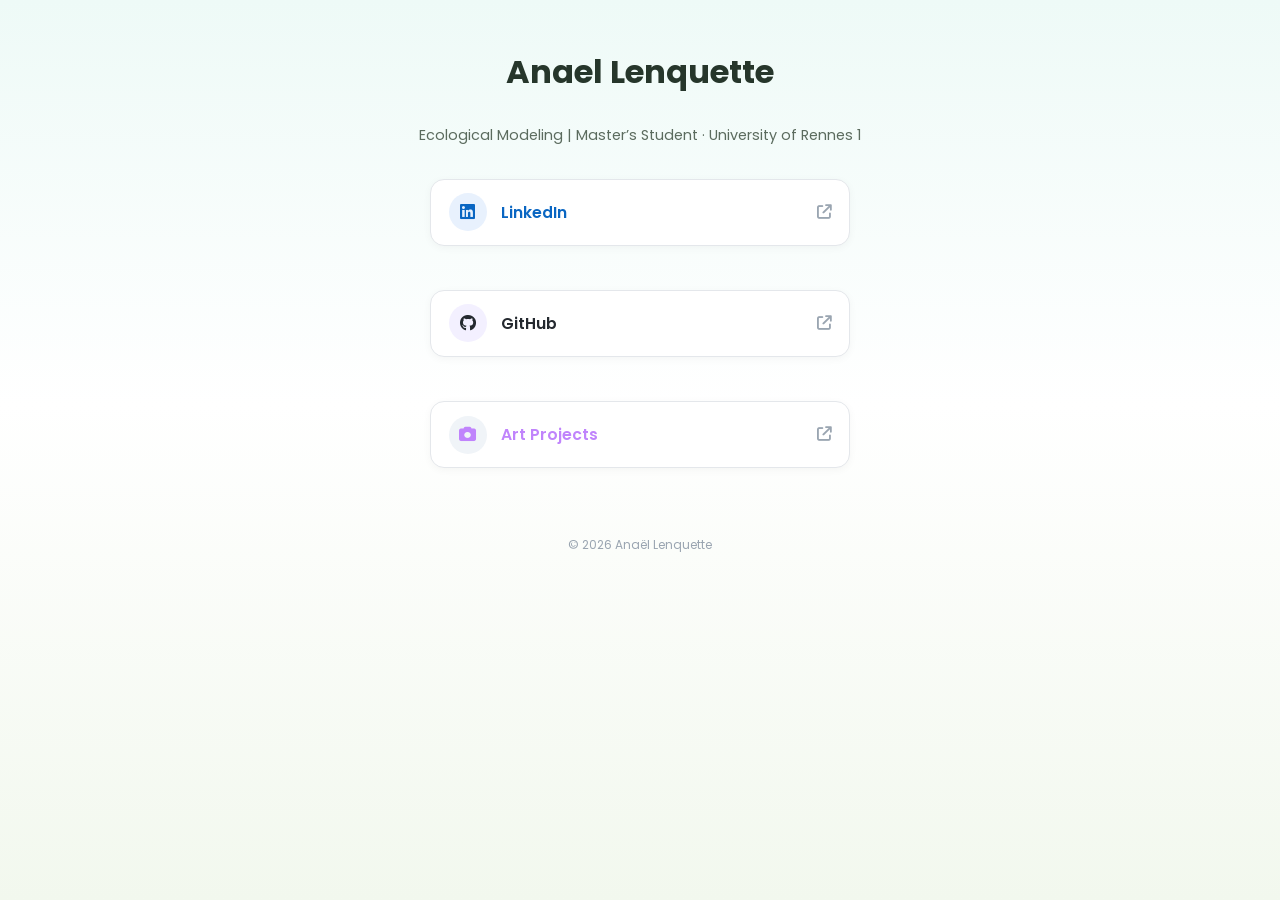
==== commit f4371dac: "Added art block" ====
--- a/index.html
+++ b/index.html
@@ -66,6 +66,7 @@
 <div class="links">
 <p><a class="link-row row-linkedin" href="https://www.linkedin.com/in/anael-lenquette" target="_blank"> <span class="link-icon"><i class="fab fa-linkedin"></i></span> <span class="link-text"> <span class="link-title">LinkedIn</span> <!-- <span class="link-sub">Conecta conmigo profesionalmente</span> --> </span> <span class="link-arrow"><i class="fas fa-arrow-up-right-from-square"></i></span> </a></p>
 <p><a class="link-row row-github" href="https://github.com/anael-virginie" target="_blank"> <span class="link-icon"><i class="fab fa-github"></i></span> <span class="link-text"> <span class="link-title">GitHub</span> <!-- <span class="link-sub">Proyectos y código</span> --> </span> <span class="link-arrow"><i class="fas fa-arrow-up-right-from-square"></i></span> </a></p>
+<p><a class="link-row row-art" href="https://sites.google.com/view/anallenquette/photography?authuser=0" target="_blank"> <span class="link-icon"><i class="fas fa-camera"></i></span> <span class="link-text"> <span class="link-title art-title">Art Projects</span> </span> <span class="link-arrow"><i class="fas fa-arrow-up-right-from-square"></i></span> </a></p>
 </div>
 <div class="footer">
 <p>© 2026 Anaël Lenquette</p>
--- a/styles.css
+++ b/styles.css
@@ -213,11 +213,17 @@
 .row-email .link-icon { background: #fdecec; color: #d64545; }
 .row-email .link-title { color: #d64545; }
 
+.row-art .link-icon i {color: #c084fc;}
+.art-title {color: #c084fc;}
+
 .footer {
   color: #9aa5b1;
   font-size: 0.75rem;
   margin-top: 2.5rem;
 }
+
+
+
 
 /* Asegura que TODO el árbol de contenedores de Quarto ocupe el ancho completo */
 body,
